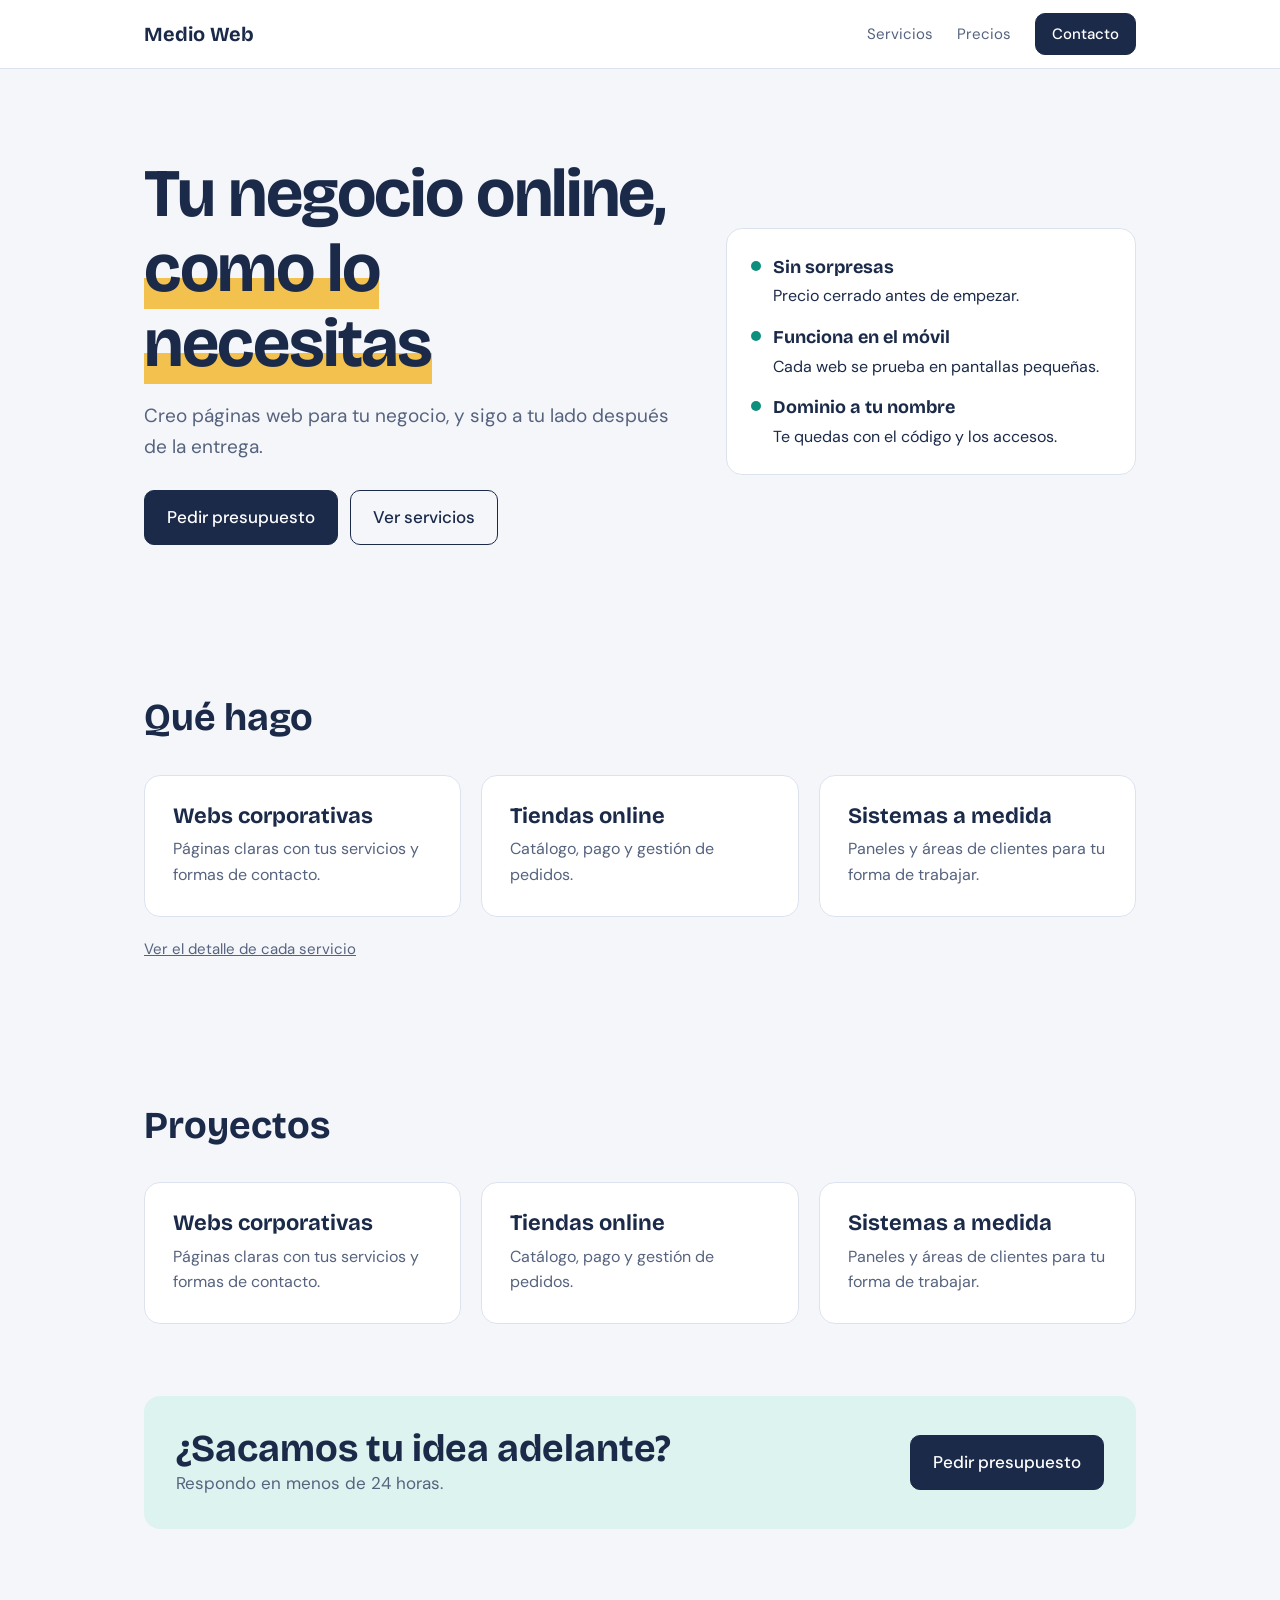
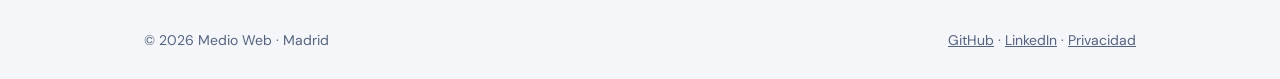
==== index.html @ 7d057c82 "creando sobre" ====
<!DOCTYPE html>
<html lang="es">
<head>
<meta charset="UTF-8">
<meta name="viewport" content="width=device-width, initial-scale=1">
<title>Medio Web | Webs en Madrid</title>
<meta name="description" content="Diseño de páginas web para pequeños negocios.">
<link rel="preconnect" href="https://fonts.googleapis.com">
<link rel="preconnect" href="https://fonts.gstatic.com" crossorigin>
<link href="https://fonts.googleapis.com/css2?family=Bricolage+Grotesque:wght@500;700&family=DM+Sans:wght@400;500&display=swap" rel="stylesheet">
<link rel="stylesheet" href="css/style.css">
<script src="Js/site.js" defer></script>
</head>
<body>
<header>
  <div class="wrap">
   <a class="logo" href="index.html" data-site="nombre"></a>
    <nav><a href="servicios.html">Servicios</a><a href="precios.html">Precios</a><a class="btn btn-main btn-sm" href="contacto.html">Contacto</a></nav>
  </div>
</header>
<main>
<section class="hero"><div class="wrap">
<div><h1>Tu negocio online, <span>como lo necesitas</span></h1>
<p>Creo páginas web para tu negocio, y sigo a tu lado después de la entrega.</p>
<div class="actions"><a class="btn btn-main" href="contacto.html">Pedir presupuesto</a><a class="btn btn-line" href="servicios.html">Ver servicios</a></div></div>
<div class="panel"><ul>
<li><span><strong>Sin sorpresas</strong>Precio cerrado antes de empezar.</span></li>
<li><span><strong>Funciona en el móvil</strong>Cada web se prueba en pantallas pequeñas.</span></li>
<li><span><strong>Dominio a tu nombre</strong>Te quedas con el código y los accesos.</span></li></ul></div>
</div></section>
<!-- Que  hago -->
<section><div class="wrap"><h2>Qué hago</h2>
<div class="grid3">
<article class="card"><h3>Webs corporativas</h3><p>Páginas claras con tus servicios y formas de contacto.</p></article>
<article class="card"><h3>Tiendas online</h3><p>Catálogo, pago y gestión de pedidos.</p></article>
<article class="card"><h3>Sistemas a medida</h3><p>Paneles y áreas de clientes para tu forma de trabajar.</p></article>
</div><p class="note"><a href="servicios.html">Ver el detalle de cada servicio</a></p></div></section>
<!-- Que  portfolio -->
<section><div class="wrap"><h2>Proyectos</h2>
  <!--
  Uma seção chamada “Proyectos” ou “Algunos de mis trabajos”, com até 3 projetos em destaque. Cada projeto teria:

Uma imagem do site.
Nome do projeto.
Uma frase explicando o objetivo ou o que você desenvolveu.
Botão “Ver proyecto”, para acessar o site ou seus detalhes. -->
<div class="grid3">
<article class="card"><h3>Webs corporativas</h3><p>Páginas claras con tus servicios y formas de contacto.</p></article>
<article class="card"><h3>Tiendas online</h3><p>Catálogo, pago y gestión de pedidos.</p></article>
<article class="card"><h3>Sistemas a medida</h3><p>Paneles y áreas de clientes para tu forma de trabajar.</p></article>
</section>

<section style="padding-top:0"><div class="wrap"><div class="band"><div><h2 style="margin:0">¿Sacamos tu idea adelante?</h2><p class="lead">Respondo en menos de 24 horas.</p></div><a class="btn btn-main" href="contacto.html">Pedir presupuesto</a></div></div></section>
</main>
<footer>
  <div class="wrap">
    <span>© 2026 <span data-site="nombre"></span> · <span data-site="ciudad"></span></span>
    <span><a href="https://github.com/Iranlsjr">GitHub</a> · <a href="https://www.linkedin.com/in/iran-asir/">LinkedIn</a> · <a href="privacidad.html">Privacidad</a></span>
  </div>
</footer>
</body>
</html>
---- css/style.css ----
:root{
  --ink:#1B2A49; --muted:#56637E; --bg:#F4F6FA; --card:#FFFFFF; --line:#DDE3EE;
  --teal:#0E8F7E; --teal-soft:#DDF3EF; --sun:#F2C14E;
  --head:'Bricolage Grotesque',Georgia,serif; --body:'DM Sans',system-ui,sans-serif;
}
*{box-sizing:border-box;margin:0}
html{scroll-behavior:smooth}
body{font-family:var(--body);color:var(--ink);background:var(--bg);line-height:1.6;font-size:17px}
a{color:inherit}
:focus-visible{outline:3px solid var(--teal);outline-offset:3px}
.wrap{max-width:1040px;margin:0 auto;padding:0 24px}
h1,h2,h3{font-family:var(--head);line-height:1.1;font-weight:700}
h2{font-size:clamp(28px,4vw,38px);margin-bottom:12px}
section{padding:72px 0}
.lead{color:var(--muted);max-width:56ch}

header{border-bottom:1px solid var(--line);background:var(--card)}
header .wrap{display:flex;align-items:center;justify-content:space-between;height:68px}
.logo{font-family:var(--head);font-weight:700;font-size:20px;text-decoration:none}
nav{display:flex;gap:24px;align-items:center;font-size:15px}
nav a{text-decoration:none;color:var(--muted)}
nav a:hover{color:var(--ink)}

.btn{display:inline-block;padding:13px 22px;border-radius:10px;font-weight:500;text-decoration:none;border:1.5px solid var(--ink);transition:background .15s,color .15s}
.btn-main{background:var(--ink);color:#fff}
.btn-main:hover{background:var(--teal);border-color:var(--teal)}
.btn-line:hover{background:var(--ink);color:#fff}
.btn-sm{padding:8px 16px;font-size:15px}

.hero{padding:88px 0 80px}
.hero .wrap{display:grid;grid-template-columns:1.3fr 1fr;gap:48px;align-items:center}
.hero h1{font-size:clamp(40px,7vw,68px);letter-spacing:-0.02em;margin-bottom:20px}
.hero h1 span{background:linear-gradient(transparent 62%,var(--sun) 62%)}
.hero p{font-size:19px;color:var(--muted);max-width:46ch;margin-bottom:28px}
.hero .actions{display:flex;gap:12px;flex-wrap:wrap}
.panel{background:var(--card);border:1px solid var(--line);border-radius:16px;padding:24px}
.panel ul{list-style:none;padding:0;display:grid;gap:14px}
.panel li{display:flex;gap:12px;align-items:flex-start;font-size:16px}
.panel li::before{content:"";flex:none;width:10px;height:10px;margin-top:8px;border-radius:50%;background:var(--teal)}
.panel strong{display:block;font-family:var(--head);font-size:18px;margin-bottom:2px}

.grid3{display:grid;grid-template-columns:repeat(3,1fr);gap:20px;margin-top:36px}
.card{background:var(--card);border:1px solid var(--line);border-radius:16px;padding:28px}
.card h3{font-size:22px;margin-bottom:8px}
.card p{color:var(--muted);font-size:16px}

.steps{display:grid;grid-template-columns:repeat(4,1fr);gap:20px;margin-top:36px;counter-reset:s}
.step{border-top:3px solid var(--ink);padding-top:16px;counter-increment:s}
.step::before{content:counter(s);display:inline-grid;place-items:center;width:30px;height:30px;border-radius:50%;background:var(--teal-soft);color:var(--teal);font-weight:700;margin-bottom:10px}
.step h3{font-size:19px;margin-bottom:4px}
.step p{font-size:15px;color:var(--muted)}

.price{display:flex;flex-direction:column}
.price .amount{font-family:var(--head);font-size:30px;font-weight:700;margin:10px 0 14px}
.price ul{list-style:none;padding:0;display:grid;gap:8px;font-size:15px;color:var(--muted);margin-bottom:22px}
.price li::before{content:"✓ ";color:var(--teal);font-weight:700}
.price .btn{margin-top:auto;text-align:center}
.price.featured{border:2px solid var(--teal)}
.tag{align-self:flex-start;font-size:13px;background:var(--teal-soft);color:var(--teal);padding:3px 10px;border-radius:20px;font-weight:500}
.note{margin-top:20px;font-size:15px;color:var(--muted)}

.contact{background:var(--ink);color:#fff}
.contact .lead{color:#C9D2E6}
.contact .wrap{display:grid;grid-template-columns:1fr 1fr;gap:48px}
form{display:grid;gap:14px}
label{font-size:15px;display:grid;gap:6px}
input,textarea{font:inherit;padding:12px 14px;border-radius:10px;border:1.5px solid transparent;background:#fff;color:var(--ink)}
textarea{min-height:110px;resize:vertical}
.contact .btn-main{background:var(--sun);border-color:var(--sun);color:var(--ink);cursor:pointer;font:inherit;font-weight:500}
.contact .btn-main:hover{background:#fff;border-color:#fff}
.alt{margin-top:20px;display:grid;gap:6px;font-size:16px}

footer{padding:28px 0;font-size:14px;color:var(--muted)}
footer .wrap{display:flex;justify-content:space-between;flex-wrap:wrap;gap:12px}

@media(max-width:820px){
  .hero .wrap,.contact .wrap{grid-template-columns:1fr}
  .grid3{grid-template-columns:1fr}
  .steps{grid-template-columns:1fr 1fr}
  nav a:not(.btn){display:none}
  section{padding:56px 0}
}
nav a.ativo{color:var(--ink);font-weight:500}
.page-head{padding:64px 0 0}
.page-head .lead{margin-top:4px}
.detail{display:grid;grid-template-columns:1fr 1.4fr;gap:40px;padding:36px 0;border-top:1px solid var(--line)}
.detail ul{list-style:none;padding:0;display:grid;gap:8px;color:var(--muted)}
.detail li::before{content:"✓ ";color:var(--teal);font-weight:700}
.band{background:var(--teal-soft);border-radius:16px;padding:32px;display:flex;justify-content:space-between;align-items:center;gap:20px;flex-wrap:wrap}
@media(max-width:820px){.detail{grid-template-columns:1fr;gap:12px}}
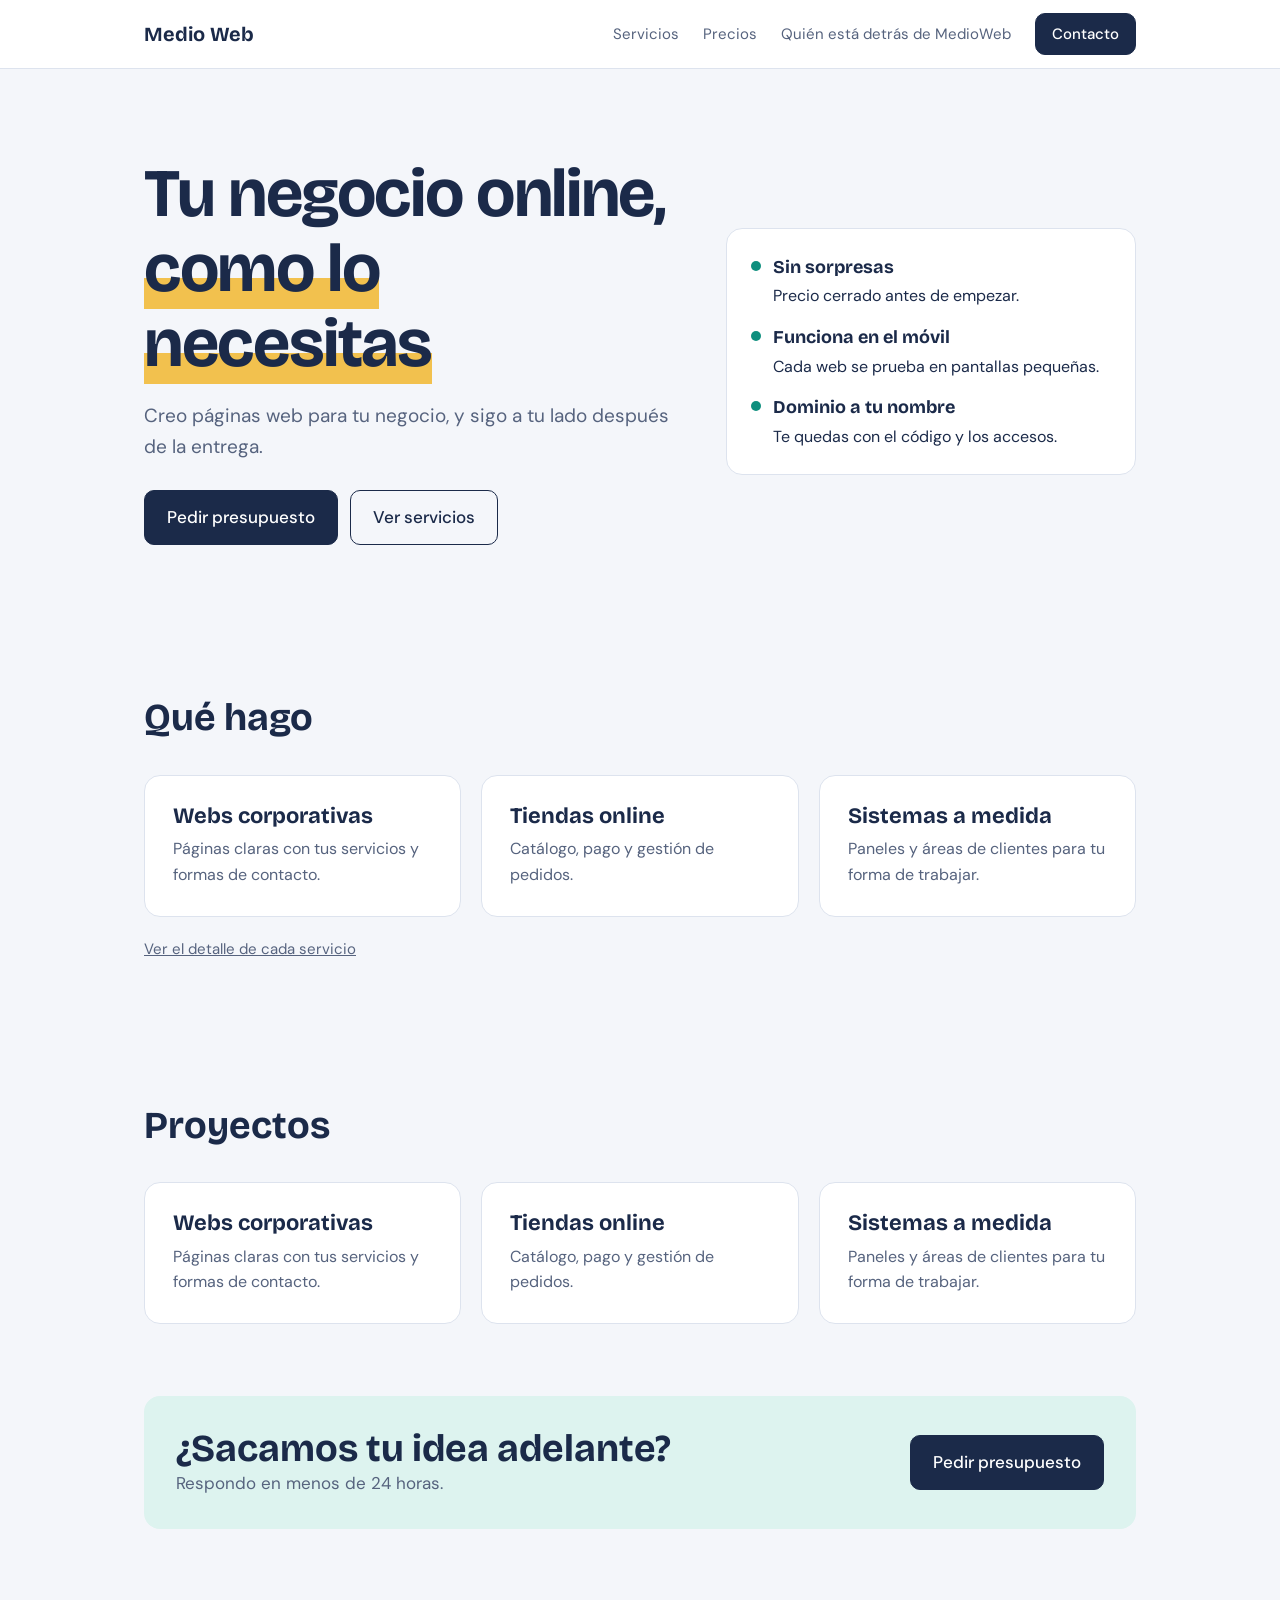
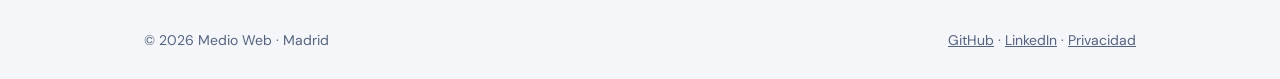
==== commit 9b2d5f0a: "Cambiando informaccion metadatos" ====
--- a/index.html
+++ b/index.html
@@ -3,8 +3,8 @@
 <head>
 <meta charset="UTF-8">
 <meta name="viewport" content="width=device-width, initial-scale=1">
-<title>Medio Web | Webs en Madrid</title>
-<meta name="description" content="Diseño de páginas web para pequeños negocios.">
+<title>Medio Web | Diseño de páginas web en Madrid</title>
+<meta name="description" content="Diseño de páginas web, tiendas online y sistemas a medida para pequeños negocios en Madrid. Precio cerrado y acompañamiento tras la entrega.">
 <link rel="preconnect" href="https://fonts.googleapis.com">
 <link rel="preconnect" href="https://fonts.gstatic.com" crossorigin>
 <link href="https://fonts.googleapis.com/css2?family=Bricolage+Grotesque:wght@500;700&family=DM+Sans:wght@400;500&display=swap" rel="stylesheet">
@@ -15,7 +15,7 @@
 <header>
   <div class="wrap">
    <a class="logo" href="index.html" data-site="nombre"></a>
-    <nav><a href="servicios.html">Servicios</a><a href="precios.html">Precios</a><a class="btn btn-main btn-sm" href="contacto.html">Contacto</a></nav>
+    <nav><a href="servicios.html">Servicios</a><a href="precios.html">Precios</a><a href="sobre.html">Quién está detrás de MedioWeb</a><a class="btn btn-main btn-sm" href="contacto.html">Contacto</a></nav>
   </div>
 </header>
 <main>
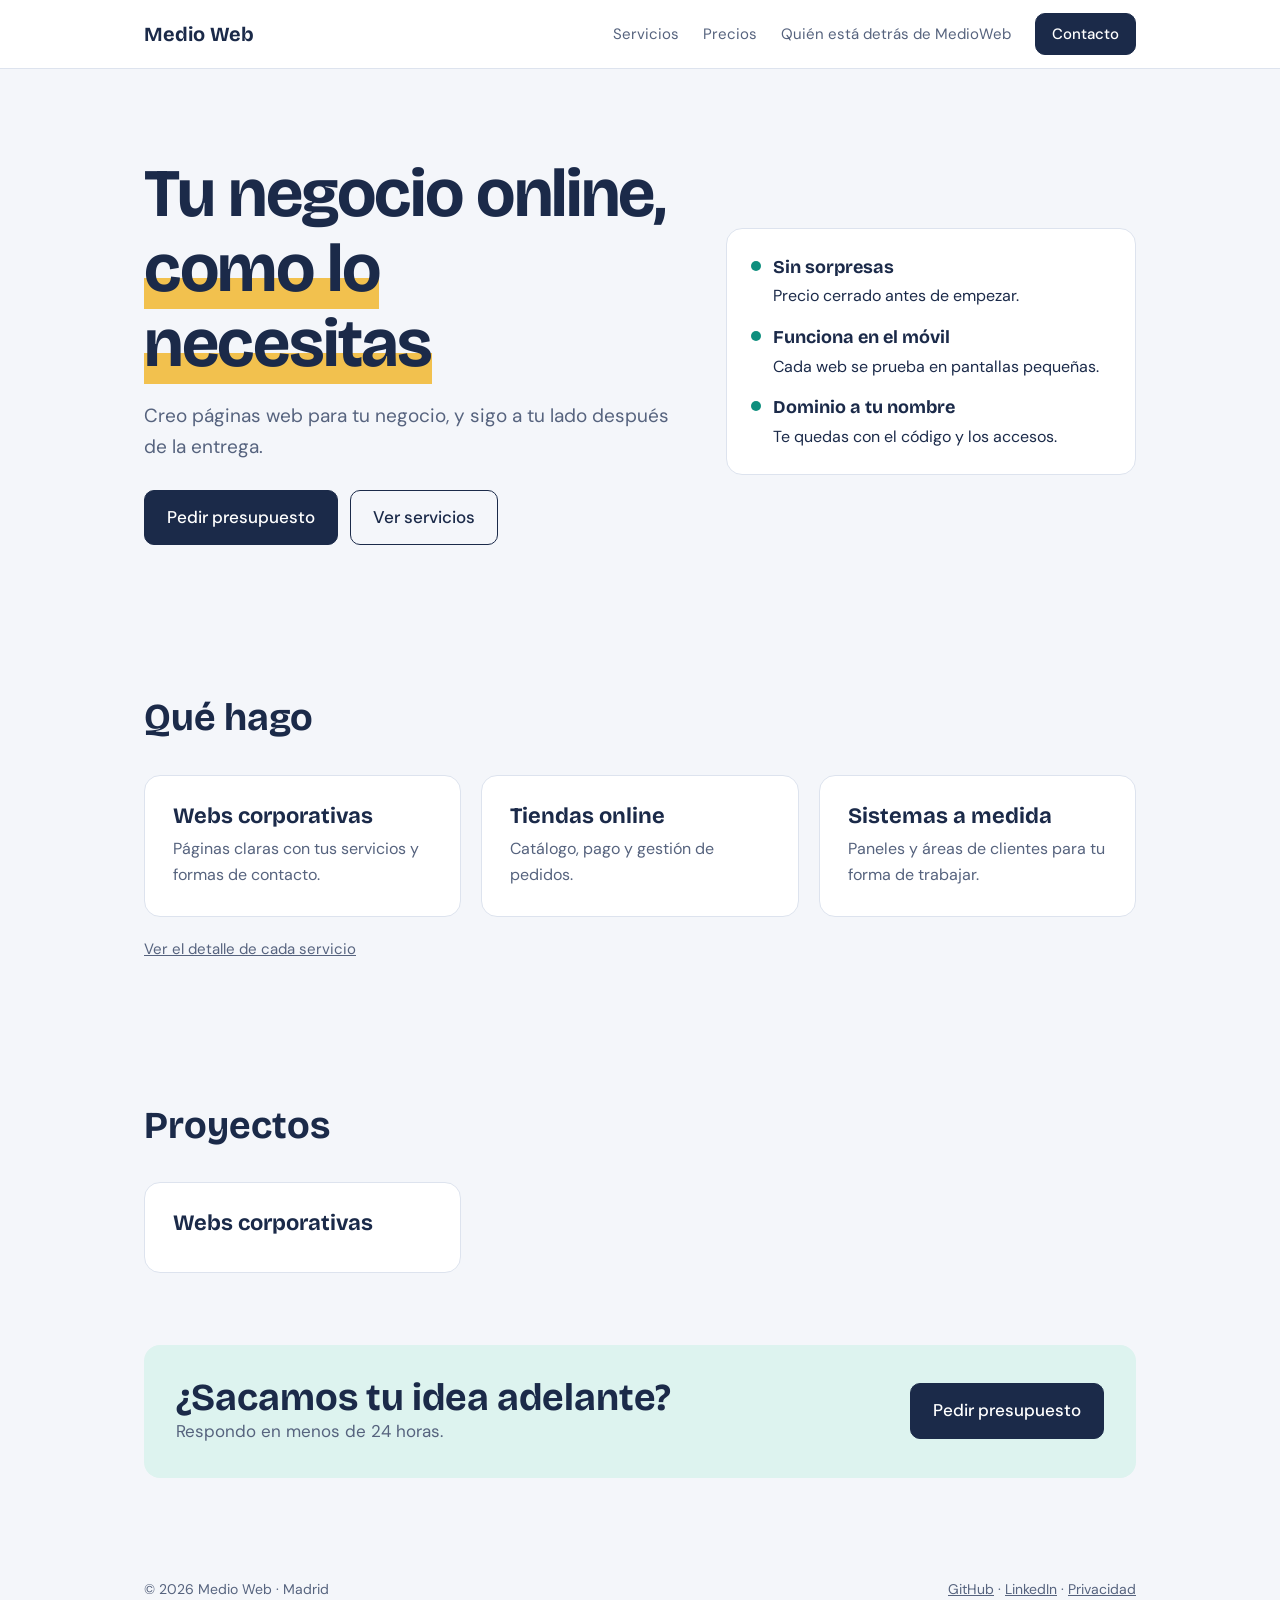
==== commit a8c90035: "cambiado sobre" ====
--- a/index.html
+++ b/index.html
@@ -5,6 +5,7 @@
 <meta name="viewport" content="width=device-width, initial-scale=1">
 <title>Medio Web | Diseño de páginas web en Madrid</title>
 <meta name="description" content="Diseño de páginas web, tiendas online y sistemas a medida para pequeños negocios en Madrid. Precio cerrado y acompañamiento tras la entrega.">
+<link rel="canonical" href="https://iranlsjr.github.io/MedioWeb/">
 <link rel="preconnect" href="https://fonts.googleapis.com">
 <link rel="preconnect" href="https://fonts.gstatic.com" crossorigin>
 <link href="https://fonts.googleapis.com/css2?family=Bricolage+Grotesque:wght@500;700&family=DM+Sans:wght@400;500&display=swap" rel="stylesheet">
@@ -37,17 +38,13 @@
 </div><p class="note"><a href="servicios.html">Ver el detalle de cada servicio</a></p></div></section>
 <!-- Que  portfolio -->
 <section><div class="wrap"><h2>Proyectos</h2>
-  <!--
-  Uma seção chamada “Proyectos” ou “Algunos de mis trabajos”, com até 3 projetos em destaque. Cada projeto teria:
-
+  <!-- Uma seção chamada “Proyectos” ou “Algunos de mis trabajos”, com até 3 projetos em destaque. Cada projeto teria:
 Uma imagem do site.
 Nome do projeto.
 Uma frase explicando o objetivo ou o que você desenvolveu.
 Botão “Ver proyecto”, para acessar o site ou seus detalhes. -->
 <div class="grid3">
-<article class="card"><h3>Webs corporativas</h3><p>Páginas claras con tus servicios y formas de contacto.</p></article>
-<article class="card"><h3>Tiendas online</h3><p>Catálogo, pago y gestión de pedidos.</p></article>
-<article class="card"><h3>Sistemas a medida</h3><p>Paneles y áreas de clientes para tu forma de trabajar.</p></article>
+<article class="card"><h3>Webs corporativas</h3><p></p></article>
 </section>
 
 <section style="padding-top:0"><div class="wrap"><div class="band"><div><h2 style="margin:0">¿Sacamos tu idea adelante?</h2><p class="lead">Respondo en menos de 24 horas.</p></div><a class="btn btn-main" href="contacto.html">Pedir presupuesto</a></div></div></section>
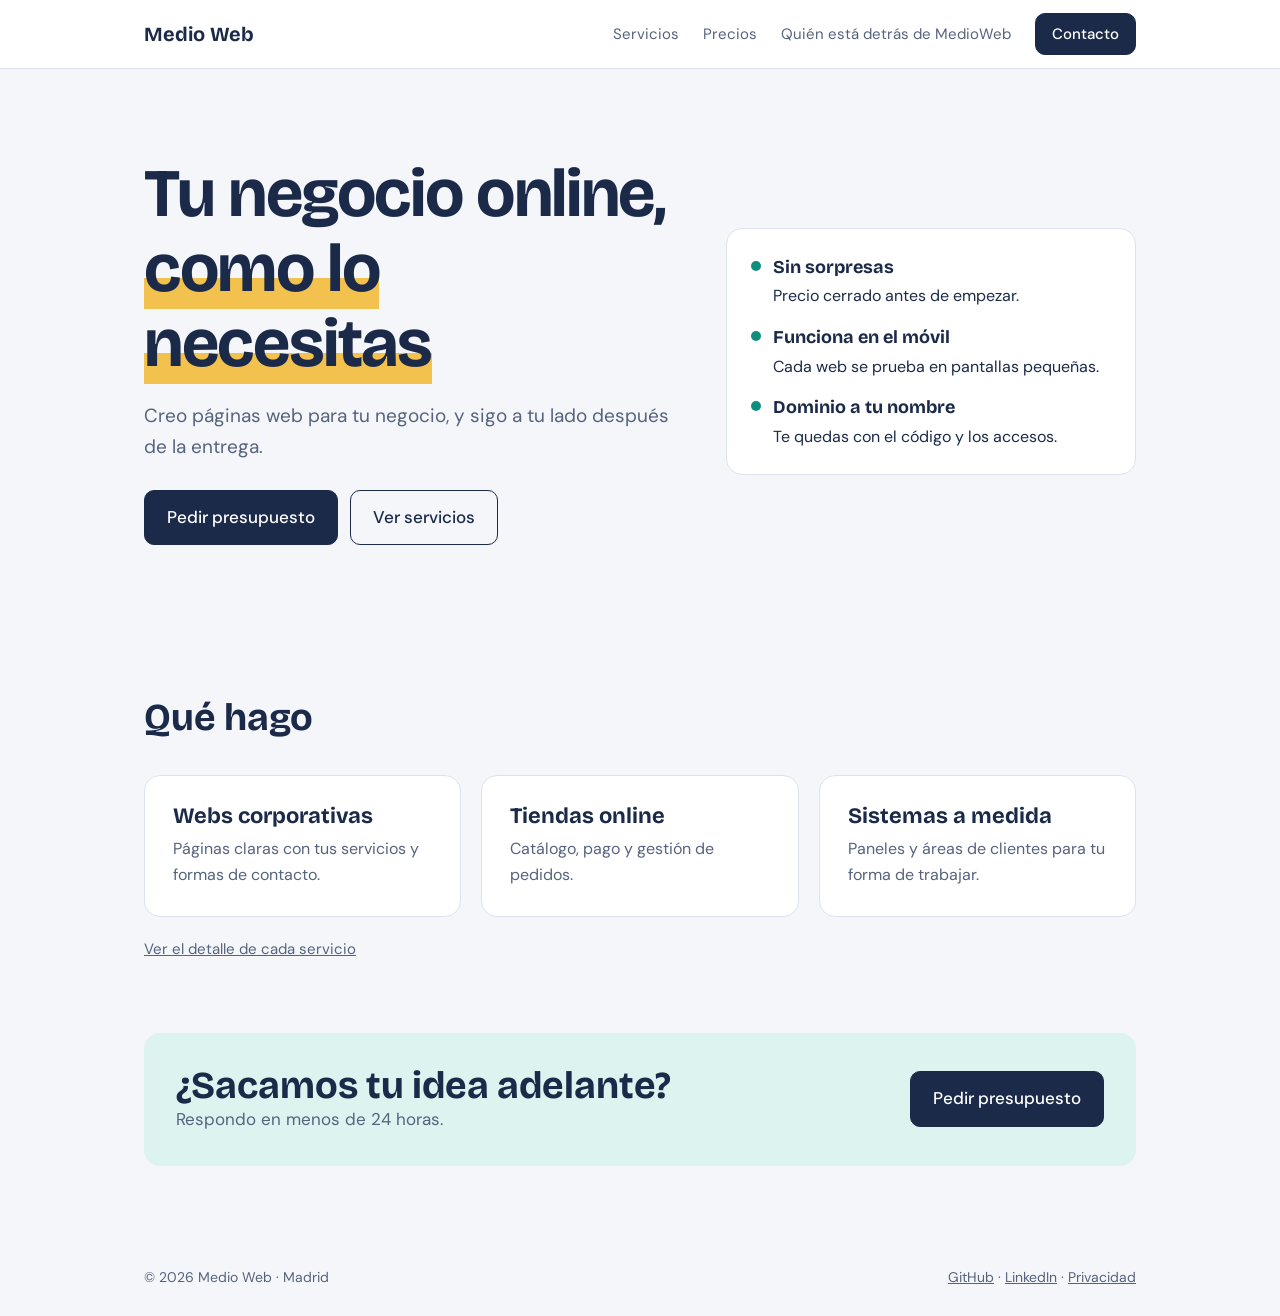
==== commit 72500fbc: "comentando proyectos" ====
--- a/index.html
+++ b/index.html
@@ -10,13 +10,25 @@
 <link rel="preconnect" href="https://fonts.gstatic.com" crossorigin>
 <link href="https://fonts.googleapis.com/css2?family=Bricolage+Grotesque:wght@500;700&family=DM+Sans:wght@400;500&display=swap" rel="stylesheet">
 <link rel="stylesheet" href="css/style.css">
+<link rel="stylesheet" href="css/menu.css">
 <script src="Js/site.js" defer></script>
+<script src="Js/menu.js" defer></script>
 </head>
 <body>
 <header>
   <div class="wrap">
-   <a class="logo" href="index.html" data-site="nombre"></a>
-    <nav><a href="servicios.html">Servicios</a><a href="precios.html">Precios</a><a href="sobre.html">Quién está detrás de MedioWeb</a><a class="btn btn-main btn-sm" href="contacto.html">Contacto</a></nav>
+    <a class="logo" href="index.html" data-site="nombre"></a>
+
+    <button class="menu-toggle" type="button" aria-label="Abrir menú" aria-expanded="false" aria-controls="menu">
+      <span></span><span></span><span></span>
+    </button>
+
+    <nav id="menu" aria-label="Navegación principal">
+      <a href="servicios.html">Servicios</a>
+      <a href="precios.html">Precios</a>
+      <a href="sobre.html">Quién está detrás de MedioWeb</a>
+      <a class="btn btn-main btn-sm" href="contacto.html">Contacto</a>
+    </nav>
   </div>
 </header>
 <main>
@@ -36,24 +48,24 @@
 <article class="card"><h3>Tiendas online</h3><p>Catálogo, pago y gestión de pedidos.</p></article>
 <article class="card"><h3>Sistemas a medida</h3><p>Paneles y áreas de clientes para tu forma de trabajar.</p></article>
 </div><p class="note"><a href="servicios.html">Ver el detalle de cada servicio</a></p></div></section>
-<!-- Que  portfolio -->
+<!-- Que  portfolio 
 <section><div class="wrap"><h2>Proyectos</h2>
-  <!-- Uma seção chamada “Proyectos” ou “Algunos de mis trabajos”, com até 3 projetos em destaque. Cada projeto teria:
+   Uma seção chamada “Proyectos” ou “Algunos de mis trabajos”, com até 3 projetos em destaque. Cada projeto teria:
 Uma imagem do site.
 Nome do projeto.
 Uma frase explicando o objetivo ou o que você desenvolveu.
-Botão “Ver proyecto”, para acessar o site ou seus detalhes. -->
+Botão “Ver proyecto”, para acessar o site ou seus detalhes. 
 <div class="grid3">
 <article class="card"><h3>Webs corporativas</h3><p></p></article>
-</section>
+</div></div></section>-->
 
 <section style="padding-top:0"><div class="wrap"><div class="band"><div><h2 style="margin:0">¿Sacamos tu idea adelante?</h2><p class="lead">Respondo en menos de 24 horas.</p></div><a class="btn btn-main" href="contacto.html">Pedir presupuesto</a></div></div></section>
 </main>
 <footer>
   <div class="wrap">
     <span>© 2026 <span data-site="nombre"></span> · <span data-site="ciudad"></span></span>
-    <span><a href="https://github.com/Iranlsjr">GitHub</a> · <a href="https://www.linkedin.com/in/iran-asir/">LinkedIn</a> · <a href="privacidad.html">Privacidad</a></span>
+  <span data-enlaces></span>
   </div>
 </footer>
 </body>
-</html>
+</html>
--- a/css/menu.css
+++ b/css/menu.css
@@ -0,0 +1,21 @@
+/* Menú hamburguesa — cargar DESPUÉS de style.css */
+
+/* Botón (oculto en escritorio) */
+.menu-toggle{display:none;flex:none;flex-direction:column;align-items:center;justify-content:center;gap:5px;width:44px;height:44px;padding:0;background:var(--card);border:1.5px solid var(--line);border-radius:10px;cursor:pointer}
+.menu-toggle span{display:block;width:20px;height:2px;background:var(--ink);border-radius:2px;transition:transform .2s,opacity .2s}
+.menu-toggle[aria-expanded="true"] span:nth-child(1){transform:translateY(7px) rotate(45deg)}
+.menu-toggle[aria-expanded="true"] span:nth-child(2){opacity:0}
+.menu-toggle[aria-expanded="true"] span:nth-child(3){transform:translateY(-7px) rotate(-45deg)}
+
+@media(max-width:820px){
+  header{position:relative;z-index:50}
+  .menu-toggle{display:flex}
+
+  /* Panel desplegable bajo el header */
+  header nav#menu{display:none;position:absolute;top:100%;left:0;right:0;flex-direction:column;align-items:stretch;gap:0;padding:4px 24px 20px;background:var(--card);border-bottom:1px solid var(--line);box-shadow:0 12px 24px rgba(27,42,73,.08);max-height:calc(100vh - 69px);max-height:calc(100dvh - 69px);overflow-y:auto}
+  header nav#menu.aberto{display:flex}
+
+  /* Los selectores con #menu anulan la regla antigua  nav a:not(.btn){display:none} */
+  header nav#menu a:not(.btn){display:block;padding:14px 0;border-bottom:1px solid var(--line);font-size:17px}
+  header nav#menu a.btn{display:block;margin-top:16px;padding:13px 22px;text-align:center}
+}
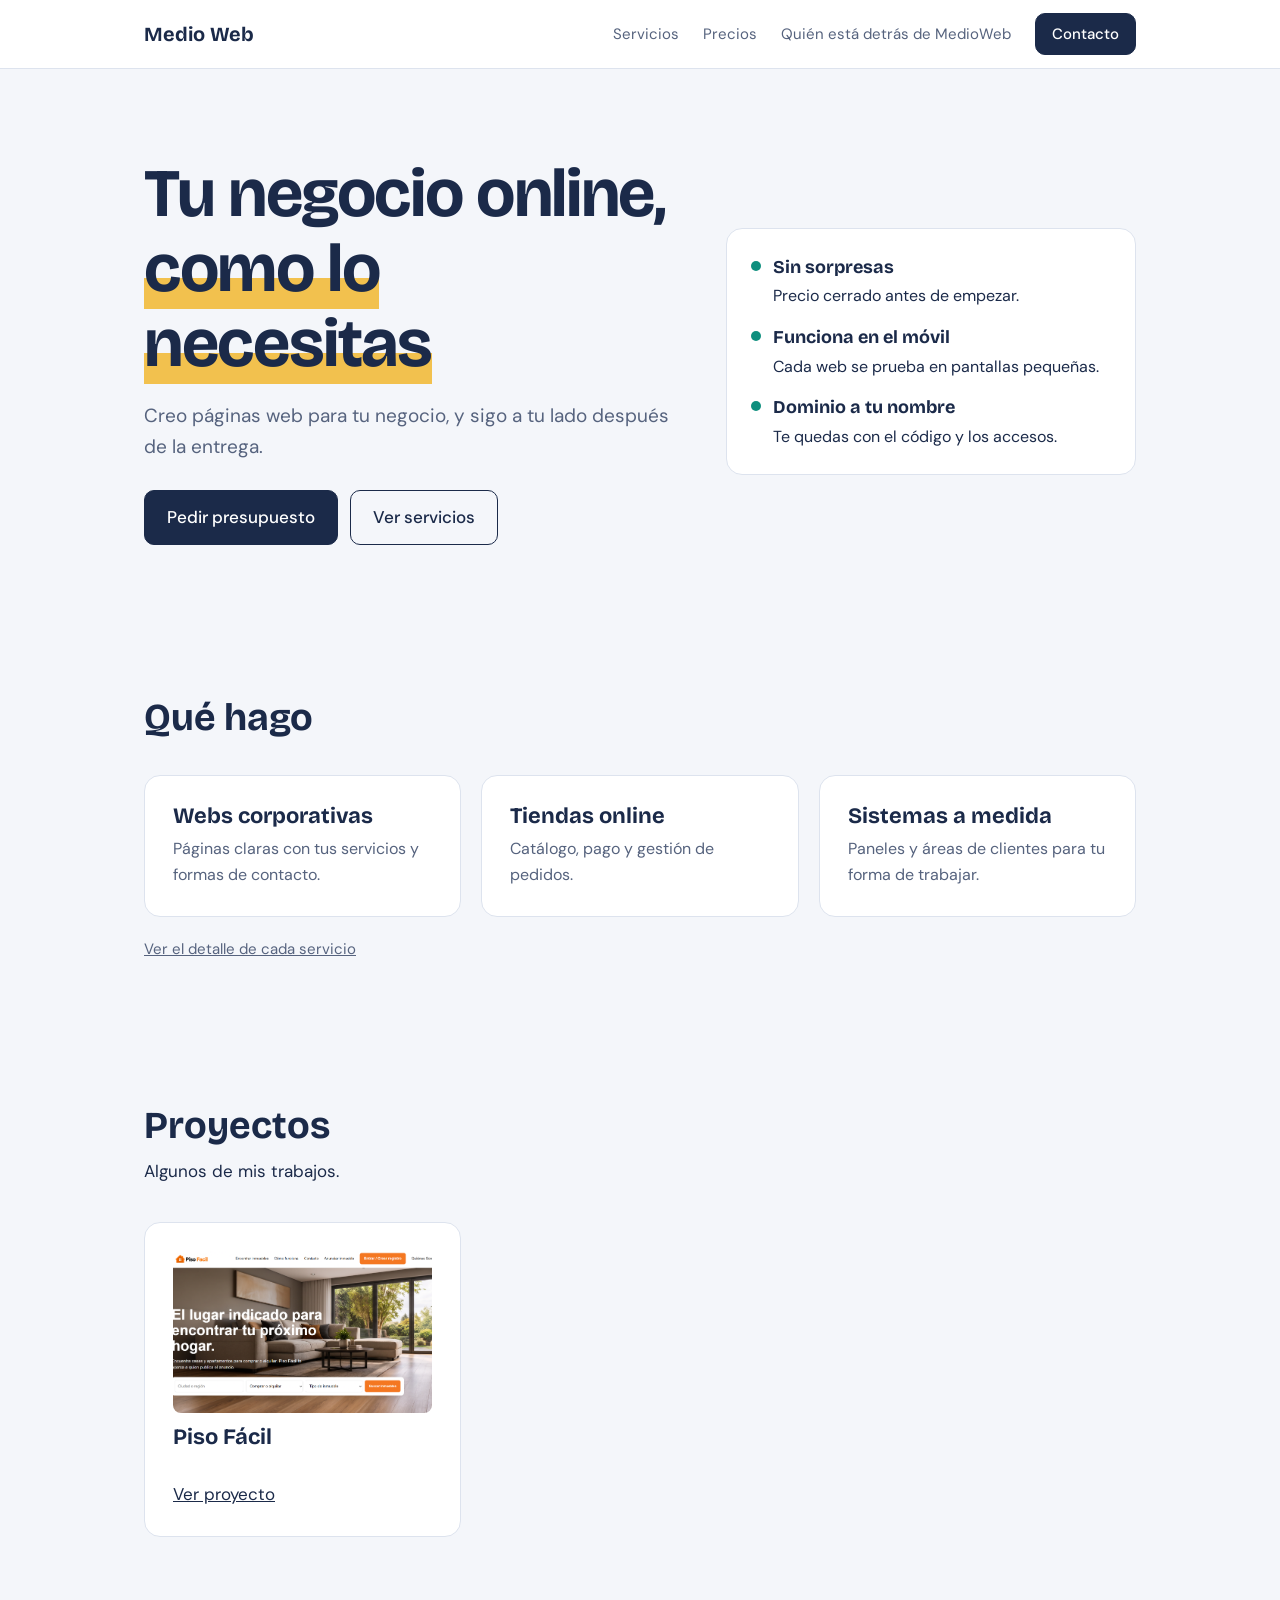
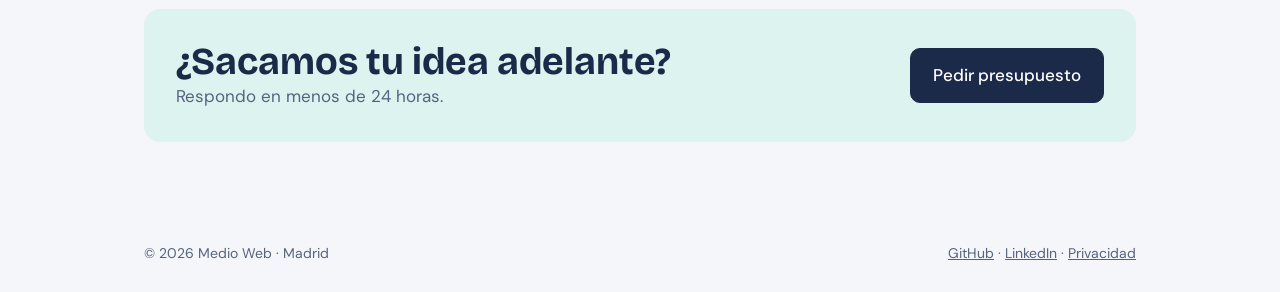
==== commit 9c1dcb61: "Atualiza o site" ====
--- a/index.html
+++ b/index.html
@@ -1,71 +1,115 @@
 <!DOCTYPE html>
 <html lang="es">
+
 <head>
-<meta charset="UTF-8">
-<meta name="viewport" content="width=device-width, initial-scale=1">
-<title>Medio Web | Diseño de páginas web en Madrid</title>
-<meta name="description" content="Diseño de páginas web, tiendas online y sistemas a medida para pequeños negocios en Madrid. Precio cerrado y acompañamiento tras la entrega.">
-<link rel="canonical" href="https://iranlsjr.github.io/MedioWeb/">
-<link rel="preconnect" href="https://fonts.googleapis.com">
-<link rel="preconnect" href="https://fonts.gstatic.com" crossorigin>
-<link href="https://fonts.googleapis.com/css2?family=Bricolage+Grotesque:wght@500;700&family=DM+Sans:wght@400;500&display=swap" rel="stylesheet">
-<link rel="stylesheet" href="css/style.css">
-<link rel="stylesheet" href="css/menu.css">
-<script src="Js/site.js" defer></script>
-<script src="Js/menu.js" defer></script>
+  <meta charset="UTF-8">
+  <meta name="viewport" content="width=device-width, initial-scale=1">
+  <title>Medio Web | Diseño de páginas web en Madrid</title>
+  <meta name="description"
+    content="Diseño de páginas web, tiendas online y sistemas a medida para pequeños negocios en Madrid. Precio cerrado y acompañamiento tras la entrega.">
+  <link rel="canonical" href="https://iranlsjr.github.io/MedioWeb/">
+  <link rel="preconnect" href="https://fonts.googleapis.com">
+  <link rel="preconnect" href="https://fonts.gstatic.com" crossorigin>
+  <link
+    href="https://fonts.googleapis.com/css2?family=Bricolage+Grotesque:wght@500;700&family=DM+Sans:wght@400;500&display=swap"
+    rel="stylesheet">
+  <link rel="stylesheet" href="css/style.css">
+  <link rel="stylesheet" href="css/menu.css">
+  <script src="Js/site.js" defer></script>
+  <script src="Js/menu.js" defer></script>
 </head>
+
 <body>
-<header>
+  <header>
+    <div class="wrap">
+      <a class="logo" href="index.html" data-site="nombre"></a>
+
+      <button class="menu-toggle" type="button" aria-label="Abrir menú" aria-expanded="false" aria-controls="menu">
+        <span></span><span></span><span></span>
+      </button>
+
+      <nav id="menu" aria-label="Navegación principal">
+        <a href="servicios.html">Servicios</a>
+        <a href="precios.html">Precios</a>
+        <a href="sobre.html">Quién está detrás de MedioWeb</a>
+        <a class="btn btn-main btn-sm" href="contacto.html">Contacto</a>
+      </nav>
+    </div>
+  </header>
+  <main>
+    <section class="hero">
+      <div class="wrap">
+        <div>
+          <h1>Tu negocio online, <span>como lo necesitas</span></h1>
+          <p>Creo páginas web para tu negocio, y sigo a tu lado después de la entrega.</p>
+          <div class="actions"><a class="btn btn-main" href="contacto.html">Pedir presupuesto</a><a class="btn btn-line"
+              href="servicios.html">Ver servicios</a></div>
+        </div>
+        <div class="panel">
+          <ul>
+            <li><span><strong>Sin sorpresas</strong>Precio cerrado antes de empezar.</span></li>
+            <li><span><strong>Funciona en el móvil</strong>Cada web se prueba en pantallas pequeñas.</span></li>
+            <li><span><strong>Dominio a tu nombre</strong>Te quedas con el código y los accesos.</span></li>
+          </ul>
+        </div>
+      </div>
+    </section>
+    <!-- Que  hago -->
+    <section>
+      <div class="wrap">
+        <h2>Qué hago</h2>
+        <div class="grid3">
+          <article class="card">
+            <h3>Webs corporativas</h3>
+            <p>Páginas claras con tus servicios y formas de contacto.</p>
+          </article>
+          <article class="card">
+            <h3>Tiendas online</h3>
+            <p>Catálogo, pago y gestión de pedidos.</p>
+          </article>
+          <article class="card">
+            <h3>Sistemas a medida</h3>
+            <p>Paneles y áreas de clientes para tu forma de trabajar.</p>
+          </article>
+        </div>
+        <p class="note"><a href="servicios.html">Ver el detalle de cada servicio</a></p>
+      </div>
+    </section>
+    <!-- Que  portfolio -->
+<section id="proyectos">
   <div class="wrap">
-    <a class="logo" href="index.html" data-site="nombre"></a>
+    <h2>Proyectos</h2>
+    <p>Algunos de mis trabajos.</p>
 
-    <button class="menu-toggle" type="button" aria-label="Abrir menú" aria-expanded="false" aria-controls="menu">
-      <span></span><span></span><span></span>
-    </button>
+    <div class="grid3">
 
-    <nav id="menu" aria-label="Navegación principal">
-      <a href="servicios.html">Servicios</a>
-      <a href="precios.html">Precios</a>
-      <a href="sobre.html">Quién está detrás de MedioWeb</a>
-      <a class="btn btn-main btn-sm" href="contacto.html">Contacto</a>
-    </nav>
+      <article class="card project">
+        <img src="assets/img/projetos/pisofacil.png" alt="Captura del proyecto Piso Fácil" loading="lazy">
+        <h3>Piso Fácil</h3>
+        <p> </p>
+        <a class="button" href="https://iranlsjr.github.io/PisoFacil/" target="_blank" rel="noopener">Ver proyecto</a>
+      </article>
+    </div>
   </div>
-</header>
-<main>
-<section class="hero"><div class="wrap">
-<div><h1>Tu negocio online, <span>como lo necesitas</span></h1>
-<p>Creo páginas web para tu negocio, y sigo a tu lado después de la entrega.</p>
-<div class="actions"><a class="btn btn-main" href="contacto.html">Pedir presupuesto</a><a class="btn btn-line" href="servicios.html">Ver servicios</a></div></div>
-<div class="panel"><ul>
-<li><span><strong>Sin sorpresas</strong>Precio cerrado antes de empezar.</span></li>
-<li><span><strong>Funciona en el móvil</strong>Cada web se prueba en pantallas pequeñas.</span></li>
-<li><span><strong>Dominio a tu nombre</strong>Te quedas con el código y los accesos.</span></li></ul></div>
-</div></section>
-<!-- Que  hago -->
-<section><div class="wrap"><h2>Qué hago</h2>
-<div class="grid3">
-<article class="card"><h3>Webs corporativas</h3><p>Páginas claras con tus servicios y formas de contacto.</p></article>
-<article class="card"><h3>Tiendas online</h3><p>Catálogo, pago y gestión de pedidos.</p></article>
-<article class="card"><h3>Sistemas a medida</h3><p>Paneles y áreas de clientes para tu forma de trabajar.</p></article>
-</div><p class="note"><a href="servicios.html">Ver el detalle de cada servicio</a></p></div></section>
-<!-- Que  portfolio 
-<section><div class="wrap"><h2>Proyectos</h2>
-   Uma seção chamada “Proyectos” ou “Algunos de mis trabajos”, com até 3 projetos em destaque. Cada projeto teria:
-Uma imagem do site.
-Nome do projeto.
-Uma frase explicando o objetivo ou o que você desenvolveu.
-Botão “Ver proyecto”, para acessar o site ou seus detalhes. 
-<div class="grid3">
-<article class="card"><h3>Webs corporativas</h3><p></p></article>
-</div></div></section>-->
+</section>
 
-<section style="padding-top:0"><div class="wrap"><div class="band"><div><h2 style="margin:0">¿Sacamos tu idea adelante?</h2><p class="lead">Respondo en menos de 24 horas.</p></div><a class="btn btn-main" href="contacto.html">Pedir presupuesto</a></div></div></section>
-</main>
-<footer>
-  <div class="wrap">
-    <span>© 2026 <span data-site="nombre"></span> · <span data-site="ciudad"></span></span>
-  <span data-enlaces></span>
-  </div>
-</footer>
+    <section style="padding-top:0">
+      <div class="wrap">
+        <div class="band">
+          <div>
+            <h2 style="margin:0">¿Sacamos tu idea adelante?</h2>
+            <p class="lead">Respondo en menos de 24 horas.</p>
+          </div><a class="btn btn-main" href="contacto.html">Pedir presupuesto</a>
+        </div>
+      </div>
+    </section>
+  </main>
+  <footer>
+    <div class="wrap">
+      <span>© 2026 <span data-site="nombre"></span> · <span data-site="ciudad"></span></span>
+      <span data-enlaces></span>
+    </div>
+  </footer>
 </body>
+
 </html>
--- a/css/style.css
+++ b/css/style.css
@@ -89,3 +89,26 @@
 .band{background:var(--teal-soft);border-radius:16px;padding:32px;display:flex;justify-content:space-between;align-items:center;gap:20px;flex-wrap:wrap}
 @media(max-width:820px){.detail{grid-template-columns:1fr;gap:12px}}
 
+.project {
+  display: flex;
+  flex-direction: column;
+  gap: 12px;
+  overflow: hidden;
+}
+
+.project img {
+  width: 100%;
+  aspect-ratio: 16 / 10;   /* todas as imagens com a mesma proporção */
+  object-fit: cover;       /* corta sem deformar */
+  border-radius: 8px;
+  display: block;
+}
+
+.project p {
+  flex: 1;                 /* empurra o botão para o fim do cartão */
+  margin: 0;
+}
+
+.project .button {
+  align-self: flex-start;
+}
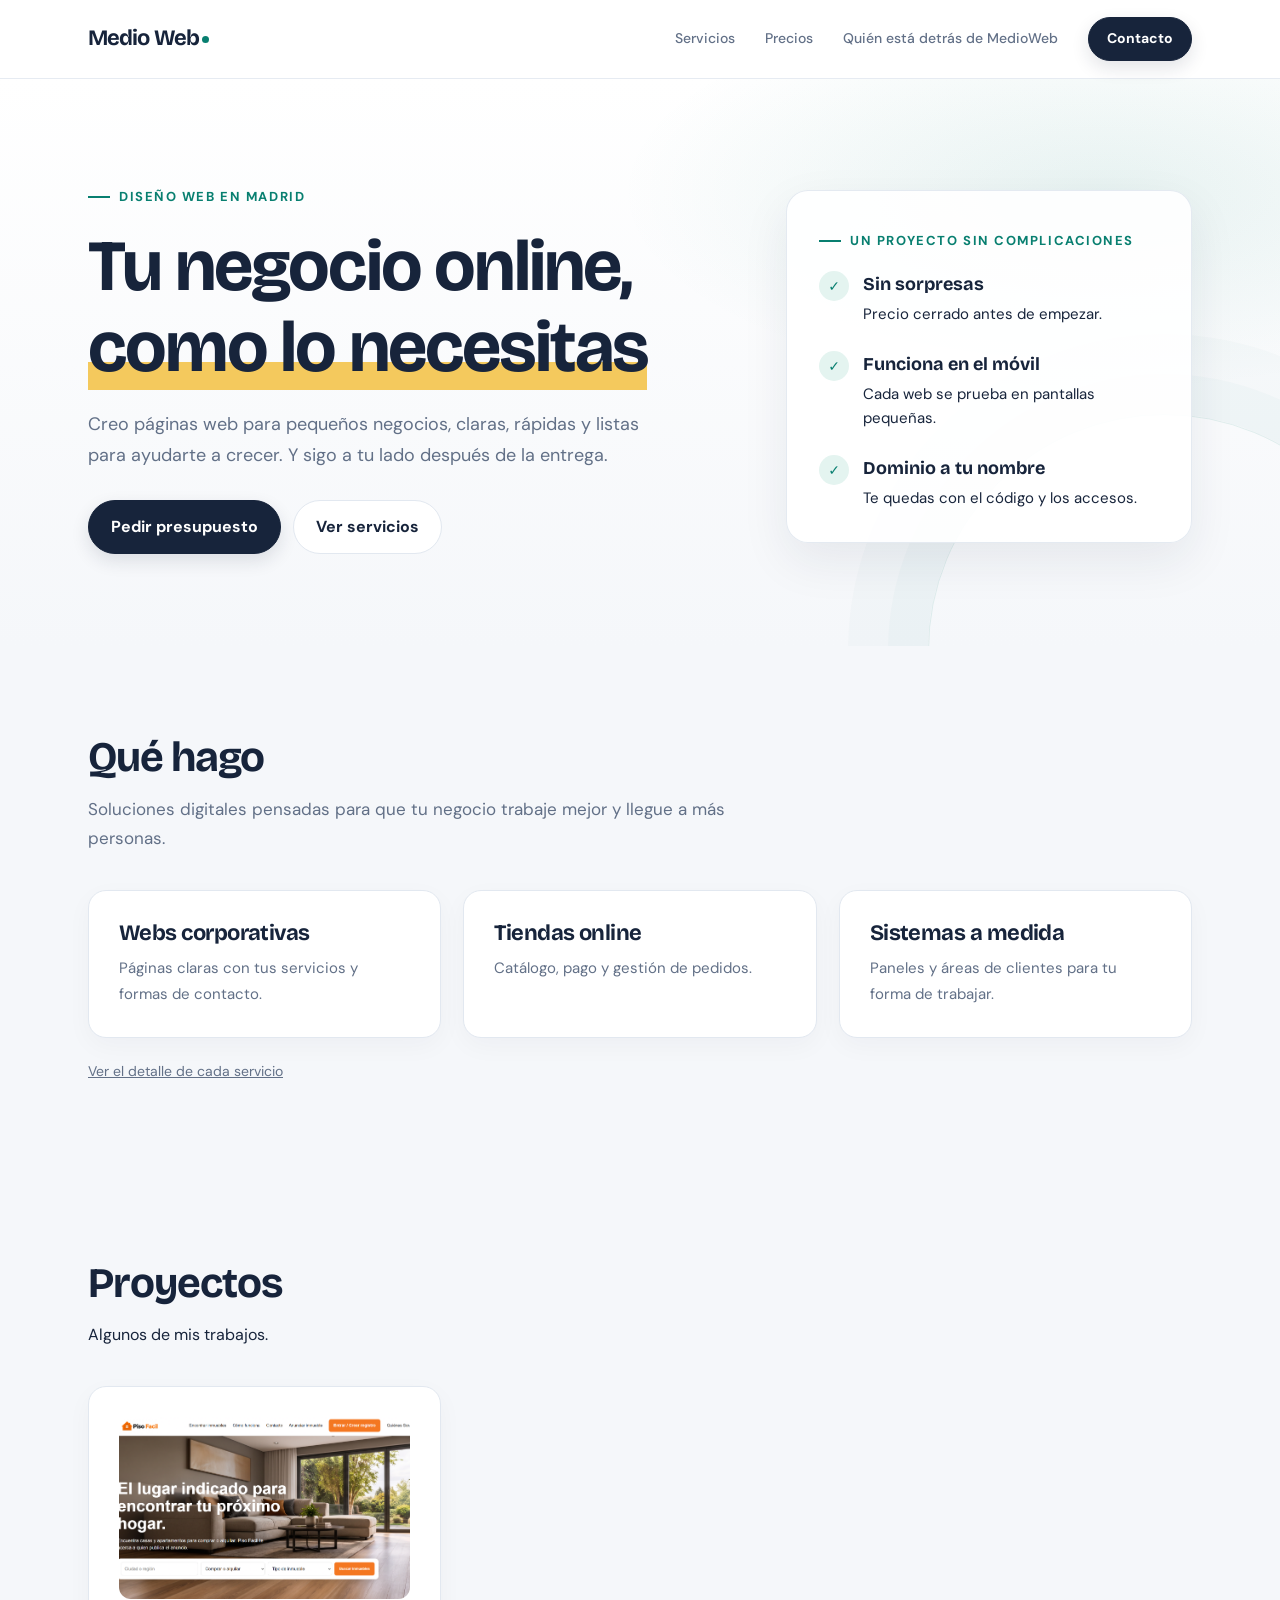
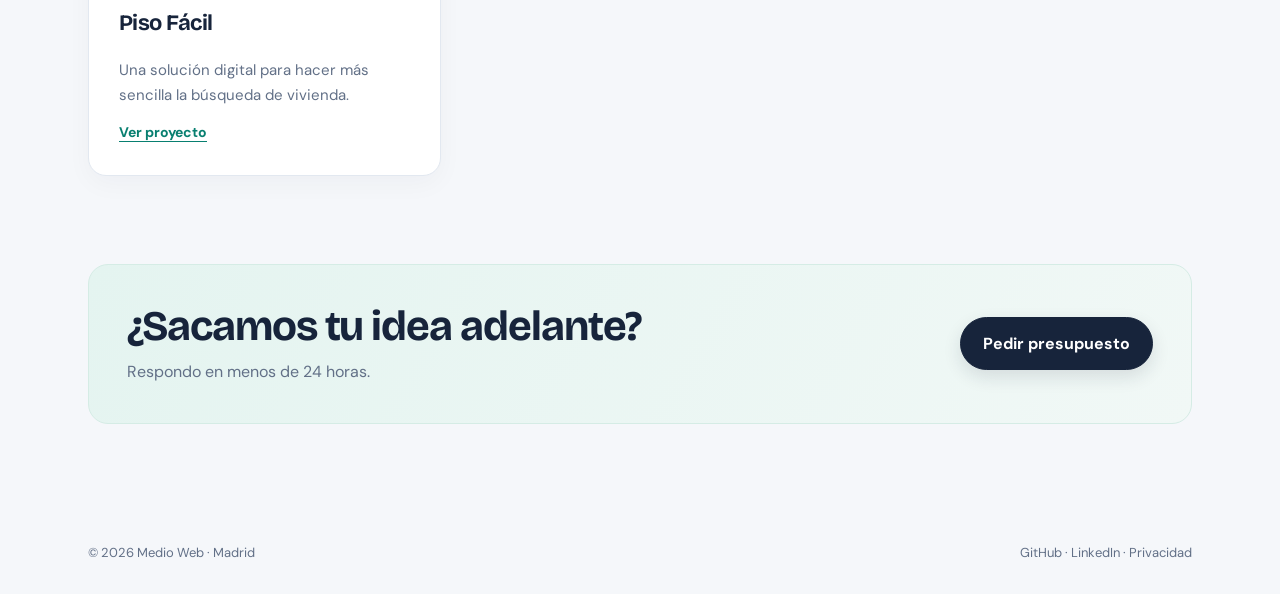
==== commit 04f8689d: "01" ====
--- a/index.html
+++ b/index.html
@@ -40,12 +40,14 @@
     <section class="hero">
       <div class="wrap">
         <div>
+          <span class="eyebrow">Diseño web en Madrid</span>
           <h1>Tu negocio online, <span>como lo necesitas</span></h1>
-          <p>Creo páginas web para tu negocio, y sigo a tu lado después de la entrega.</p>
+          <p>Creo páginas web para pequeños negocios, claras, rápidas y listas para ayudarte a crecer. Y sigo a tu lado después de la entrega.</p>
           <div class="actions"><a class="btn btn-main" href="contacto.html">Pedir presupuesto</a><a class="btn btn-line"
               href="servicios.html">Ver servicios</a></div>
         </div>
         <div class="panel">
+          <span class="eyebrow">Un proyecto sin complicaciones</span>
           <ul>
             <li><span><strong>Sin sorpresas</strong>Precio cerrado antes de empezar.</span></li>
             <li><span><strong>Funciona en el móvil</strong>Cada web se prueba en pantallas pequeñas.</span></li>
@@ -58,6 +60,7 @@
     <section>
       <div class="wrap">
         <h2>Qué hago</h2>
+        <p class="section-intro">Soluciones digitales pensadas para que tu negocio trabaje mejor y llegue a más personas.</p>
         <div class="grid3">
           <article class="card">
             <h3>Webs corporativas</h3>
@@ -86,7 +89,7 @@
       <article class="card project">
         <img src="assets/img/projetos/pisofacil.png" alt="Captura del proyecto Piso Fácil" loading="lazy">
         <h3>Piso Fácil</h3>
-        <p> </p>
+        <p>Una solución digital para hacer más sencilla la búsqueda de vivienda.</p>
         <a class="button" href="https://iranlsjr.github.io/PisoFacil/" target="_blank" rel="noopener">Ver proyecto</a>
       </article>
     </div>
--- a/css/style.css
+++ b/css/style.css
@@ -1,93 +1,608 @@
-:root{
-  --ink:#1B2A49; --muted:#56637E; --bg:#F4F6FA; --card:#FFFFFF; --line:#DDE3EE;
-  --teal:#0E8F7E; --teal-soft:#DDF3EF; --sun:#F2C14E;
-  --head:'Bricolage Grotesque',Georgia,serif; --body:'DM Sans',system-ui,sans-serif;
-}
-*{box-sizing:border-box;margin:0}
-html{scroll-behavior:smooth}
-body{font-family:var(--body);color:var(--ink);background:var(--bg);line-height:1.6;font-size:17px}
-a{color:inherit}
-:focus-visible{outline:3px solid var(--teal);outline-offset:3px}
-.wrap{max-width:1040px;margin:0 auto;padding:0 24px}
-h1,h2,h3{font-family:var(--head);line-height:1.1;font-weight:700}
-h2{font-size:clamp(28px,4vw,38px);margin-bottom:12px}
-section{padding:72px 0}
-.lead{color:var(--muted);max-width:56ch}
-
-header{border-bottom:1px solid var(--line);background:var(--card)}
-header .wrap{display:flex;align-items:center;justify-content:space-between;height:68px}
-.logo{font-family:var(--head);font-weight:700;font-size:20px;text-decoration:none}
-nav{display:flex;gap:24px;align-items:center;font-size:15px}
-nav a{text-decoration:none;color:var(--muted)}
-nav a:hover{color:var(--ink)}
-
-.btn{display:inline-block;padding:13px 22px;border-radius:10px;font-weight:500;text-decoration:none;border:1.5px solid var(--ink);transition:background .15s,color .15s}
-.btn-main{background:var(--ink);color:#fff}
-.btn-main:hover{background:var(--teal);border-color:var(--teal)}
-.btn-line:hover{background:var(--ink);color:#fff}
-.btn-sm{padding:8px 16px;font-size:15px}
-
-.hero{padding:88px 0 80px}
-.hero .wrap{display:grid;grid-template-columns:1.3fr 1fr;gap:48px;align-items:center}
-.hero h1{font-size:clamp(40px,7vw,68px);letter-spacing:-0.02em;margin-bottom:20px}
-.hero h1 span{background:linear-gradient(transparent 62%,var(--sun) 62%)}
-.hero p{font-size:19px;color:var(--muted);max-width:46ch;margin-bottom:28px}
-.hero .actions{display:flex;gap:12px;flex-wrap:wrap}
-.panel{background:var(--card);border:1px solid var(--line);border-radius:16px;padding:24px}
-.panel ul{list-style:none;padding:0;display:grid;gap:14px}
-.panel li{display:flex;gap:12px;align-items:flex-start;font-size:16px}
-.panel li::before{content:"";flex:none;width:10px;height:10px;margin-top:8px;border-radius:50%;background:var(--teal)}
-.panel strong{display:block;font-family:var(--head);font-size:18px;margin-bottom:2px}
-
-.grid3{display:grid;grid-template-columns:repeat(3,1fr);gap:20px;margin-top:36px}
-.card{background:var(--card);border:1px solid var(--line);border-radius:16px;padding:28px}
-.card h3{font-size:22px;margin-bottom:8px}
-.card p{color:var(--muted);font-size:16px}
-
-.steps{display:grid;grid-template-columns:repeat(4,1fr);gap:20px;margin-top:36px;counter-reset:s}
-.step{border-top:3px solid var(--ink);padding-top:16px;counter-increment:s}
-.step::before{content:counter(s);display:inline-grid;place-items:center;width:30px;height:30px;border-radius:50%;background:var(--teal-soft);color:var(--teal);font-weight:700;margin-bottom:10px}
-.step h3{font-size:19px;margin-bottom:4px}
-.step p{font-size:15px;color:var(--muted)}
-
-.price{display:flex;flex-direction:column}
-.price .amount{font-family:var(--head);font-size:30px;font-weight:700;margin:10px 0 14px}
-.price ul{list-style:none;padding:0;display:grid;gap:8px;font-size:15px;color:var(--muted);margin-bottom:22px}
-.price li::before{content:"✓ ";color:var(--teal);font-weight:700}
-.price .btn{margin-top:auto;text-align:center}
-.price.featured{border:2px solid var(--teal)}
-.tag{align-self:flex-start;font-size:13px;background:var(--teal-soft);color:var(--teal);padding:3px 10px;border-radius:20px;font-weight:500}
-.note{margin-top:20px;font-size:15px;color:var(--muted)}
-
-.contact{background:var(--ink);color:#fff}
-.contact .lead{color:#C9D2E6}
-.contact .wrap{display:grid;grid-template-columns:1fr 1fr;gap:48px}
-form{display:grid;gap:14px}
-label{font-size:15px;display:grid;gap:6px}
-input,textarea{font:inherit;padding:12px 14px;border-radius:10px;border:1.5px solid transparent;background:#fff;color:var(--ink)}
-textarea{min-height:110px;resize:vertical}
-.contact .btn-main{background:var(--sun);border-color:var(--sun);color:var(--ink);cursor:pointer;font:inherit;font-weight:500}
-.contact .btn-main:hover{background:#fff;border-color:#fff}
-.alt{margin-top:20px;display:grid;gap:6px;font-size:16px}
-
-footer{padding:28px 0;font-size:14px;color:var(--muted)}
-footer .wrap{display:flex;justify-content:space-between;flex-wrap:wrap;gap:12px}
-
-@media(max-width:820px){
-  .hero .wrap,.contact .wrap{grid-template-columns:1fr}
-  .grid3{grid-template-columns:1fr}
-  .steps{grid-template-columns:1fr 1fr}
-  nav a:not(.btn){display:none}
-  section{padding:56px 0}
-}
-nav a.ativo{color:var(--ink);font-weight:500}
-.page-head{padding:64px 0 0}
-.page-head .lead{margin-top:4px}
-.detail{display:grid;grid-template-columns:1fr 1.4fr;gap:40px;padding:36px 0;border-top:1px solid var(--line)}
-.detail ul{list-style:none;padding:0;display:grid;gap:8px;color:var(--muted)}
-.detail li::before{content:"✓ ";color:var(--teal);font-weight:700}
-.band{background:var(--teal-soft);border-radius:16px;padding:32px;display:flex;justify-content:space-between;align-items:center;gap:20px;flex-wrap:wrap}
-@media(max-width:820px){.detail{grid-template-columns:1fr;gap:12px}}
+:root {
+  --ink: #17243b;
+  --muted: #627087;
+  --bg: #f5f7fa;
+  --card: #fff;
+  --line: #e2e8f0;
+  --teal: #087f70;
+  --teal-soft: #e4f4f0;
+  --sun: #f4c95d;
+  --head: 'Bricolage Grotesque', Georgia, serif;
+  --body: 'DM Sans', system-ui, sans-serif;
+  --shadow: 0 18px 48px rgba(23, 36, 59, .08);
+}
+
+* {
+  box-sizing: border-box;
+  margin: 0;
+}
+
+html {
+  scroll-behavior: smooth;
+}
+
+body {
+  background: var(--bg);
+  color: var(--ink);
+  font-family: var(--body);
+  font-size: 16px;
+  line-height: 1.7;
+  -webkit-font-smoothing: antialiased;
+}
+
+a {
+  color: inherit;
+}
+
+:focus-visible {
+  outline: 3px solid var(--teal);
+  outline-offset: 4px;
+}
+
+.wrap {
+  width: min(1160px, 100%);
+  margin: 0 auto;
+  padding: 0 28px;
+}
+
+h1,
+h2,
+h3 {
+  font-family: var(--head);
+  font-weight: 700;
+  line-height: 1.12;
+  letter-spacing: -.025em;
+}
+
+h1 {
+  font-size: clamp(42px, 6vw, 72px);
+}
+
+h2 {
+  margin-bottom: 14px;
+  font-size: clamp(30px, 4vw, 42px);
+}
+
+section {
+  padding: 88px 0;
+}
+
+.lead,
+.section-intro {
+  max-width: 58ch;
+  color: var(--muted);
+}
+
+.eyebrow {
+  display: inline-flex;
+  align-items: center;
+  gap: 9px;
+  margin-bottom: 18px;
+  color: var(--teal);
+  font-size: 13px;
+  font-weight: 700;
+  letter-spacing: .12em;
+  text-transform: uppercase;
+}
+
+.eyebrow::before {
+  width: 22px;
+  height: 2px;
+  background: currentColor;
+  content: "";
+}
+
+header {
+  position: sticky;
+  z-index: 20;
+  top: 0;
+  border-bottom: 1px solid rgba(226, 232, 240, .85);
+  background: rgba(255, 255, 255, .92);
+  backdrop-filter: blur(14px);
+}
+
+header .wrap {
+  display: flex;
+  min-height: 78px;
+  align-items: center;
+  justify-content: space-between;
+}
+
+.logo {
+  position: relative;
+  color: var(--ink);
+  font-family: var(--head);
+  font-size: 22px;
+  font-weight: 700;
+  letter-spacing: -.04em;
+  text-decoration: none;
+}
+
+.logo::after {
+  display: inline-block;
+  width: 7px;
+  height: 7px;
+  margin: 0 0 2px 3px;
+  border-radius: 50%;
+  background: var(--teal);
+  content: "";
+}
+
+nav {
+  display: flex;
+  align-items: center;
+  gap: 30px;
+  font-size: 14px;
+}
+
+nav a {
+  color: var(--muted);
+  font-weight: 500;
+  text-decoration: none;
+  transition: color .2s ease;
+}
+
+nav a:hover,
+nav a.ativo {
+  color: var(--ink);
+}
+
+nav a.ativo {
+  font-weight: 700;
+}
+
+.btn {
+  display: inline-flex;
+  min-height: 48px;
+  align-items: center;
+  justify-content: center;
+  padding: 12px 22px;
+  border: 1px solid var(--ink);
+  border-radius: 999px;
+  font-weight: 700;
+  text-decoration: none;
+  transition: transform .2s ease, background .2s ease, border-color .2s ease, box-shadow .2s ease;
+}
+
+.btn:hover {
+  transform: translateY(-2px);
+}
+
+.btn-main {
+  border-color: var(--ink);
+  background: var(--ink);
+  box-shadow: 0 7px 18px rgba(23, 36, 59, .12);
+  color: #fff;
+}
+
+.btn-main:hover {
+  border-color: var(--teal);
+  background: var(--teal);
+  box-shadow: 0 9px 22px rgba(8, 127, 112, .2);
+}
+
+.btn-line {
+  border-color: var(--line);
+  background: #fff;
+}
+
+.btn-line:hover {
+  border-color: var(--ink);
+  background: var(--ink);
+  color: #fff;
+}
+
+.btn-sm {
+  min-height: 42px;
+  padding: 9px 18px;
+  font-size: 14px;
+}
+
+.hero {
+  position: relative;
+  overflow: hidden;
+  padding: 100px 0 92px;
+  background:
+    radial-gradient(ellipse at 86% 20%, rgba(8, 127, 112, .09), transparent 31%),
+    linear-gradient(180deg, #fff 0%, #f5f7fa 100%);
+}
+
+.hero::after {
+  position: absolute;
+  right: -120px;
+  bottom: -240px;
+  width: 470px;
+  height: 470px;
+  border: 1px solid rgba(8, 127, 112, .1);
+  border-radius: 50%;
+  box-shadow: 0 0 0 40px rgba(8, 127, 112, .025), 0 0 0 80px rgba(8, 127, 112, .02);
+  content: "";
+  pointer-events: none;
+}
+
+.hero .wrap {
+  position: relative;
+  z-index: 1;
+  display: grid;
+  grid-template-columns: 1.2fr .8fr;
+  align-items: center;
+  gap: clamp(40px, 7vw, 92px);
+}
+
+.hero h1 {
+  max-width: 740px;
+  margin-bottom: 22px;
+}
+
+.hero h1 span {
+  background: linear-gradient(transparent 68%, var(--sun) 68%);
+}
+
+.hero p {
+  max-width: 48ch;
+  margin-bottom: 30px;
+  color: var(--muted);
+  font-size: 18px;
+}
+
+.hero .actions {
+  display: flex;
+  flex-wrap: wrap;
+  gap: 12px;
+}
+
+.panel {
+  padding: 32px;
+  border: 1px solid rgba(226, 232, 240, .9);
+  border-radius: 22px;
+  background: rgba(255, 255, 255, .9);
+  box-shadow: var(--shadow);
+}
+
+.panel ul {
+  display: grid;
+  gap: 24px;
+  padding: 0;
+  list-style: none;
+}
+
+.panel li {
+  display: flex;
+  align-items: flex-start;
+  gap: 14px;
+  font-size: 15px;
+  line-height: 1.6;
+}
+
+.panel li::before {
+  display: grid;
+  width: 30px;
+  height: 30px;
+  flex: 0 0 30px;
+  place-items: center;
+  margin-top: 1px;
+  border-radius: 50%;
+  background: var(--teal-soft);
+  color: var(--teal);
+  content: "✓";
+  font-size: 14px;
+  font-weight: 700;
+}
+
+.panel strong {
+  display: block;
+  margin-bottom: 3px;
+  color: var(--ink);
+  font-family: var(--head);
+  font-size: 18px;
+}
+
+.section-intro {
+  font-size: 17px;
+}
+
+.grid3 {
+  display: grid;
+  grid-template-columns: repeat(3, minmax(0, 1fr));
+  gap: 22px;
+  margin-top: 38px;
+}
+
+.card {
+  padding: 30px;
+  border: 1px solid var(--line);
+  border-radius: 18px;
+  background: var(--card);
+  box-shadow: 0 8px 26px rgba(23, 36, 59, .035);
+  transition: transform .22s ease, box-shadow .22s ease, border-color .22s ease;
+}
+
+.card:hover {
+  transform: translateY(-4px);
+  border-color: #cbd8e2;
+  box-shadow: var(--shadow);
+}
+
+.card h3 {
+  margin-bottom: 10px;
+  font-size: 22px;
+}
+
+.card p {
+  color: var(--muted);
+  font-size: 15px;
+}
+
+.steps {
+  display: grid;
+  grid-template-columns: repeat(4, minmax(0, 1fr));
+  gap: 22px;
+  margin-top: 38px;
+  counter-reset: s;
+}
+
+.step {
+  padding-top: 18px;
+  border-top: 2px solid var(--line);
+  counter-increment: s;
+}
+
+.step::before {
+  display: inline-grid;
+  width: 34px;
+  height: 34px;
+  place-items: center;
+  margin-bottom: 14px;
+  border-radius: 50%;
+  background: var(--teal-soft);
+  color: var(--teal);
+  content: counter(s, decimal-leading-zero);
+  font-size: 13px;
+  font-weight: 700;
+}
+
+.step h3 {
+  margin-bottom: 6px;
+  font-size: 19px;
+}
+
+.step p {
+  color: var(--muted);
+  font-size: 14px;
+}
+
+.price {
+  display: flex;
+  flex-direction: column;
+}
+
+.price .amount {
+  margin: 12px 0 18px;
+  font-family: var(--head);
+  font-size: 32px;
+  font-weight: 700;
+}
+
+.price ul {
+  display: grid;
+  gap: 9px;
+  margin-bottom: 26px;
+  padding: 0;
+  color: var(--muted);
+  font-size: 14px;
+  list-style: none;
+}
+
+.price li::before {
+  color: var(--teal);
+  content: "✓  ";
+  font-weight: 700;
+}
+
+.price .btn {
+  width: 100%;
+  margin-top: auto;
+}
+
+.price.featured {
+  border: 2px solid var(--teal);
+  box-shadow: 0 16px 38px rgba(8, 127, 112, .1);
+}
+
+.tag {
+  align-self: flex-start;
+  padding: 5px 12px;
+  border-radius: 999px;
+  background: var(--teal-soft);
+  color: var(--teal);
+  font-size: 12px;
+  font-weight: 700;
+}
+
+.price.featured .tag {
+  margin-bottom: 10px;
+}
+
+.note {
+  margin-top: 22px;
+  color: var(--muted);
+  font-size: 14px;
+}
+
+.contact {
+  margin-top: 40px;
+  background:
+    radial-gradient(ellipse at 92% 10%, rgba(51, 166, 146, .2), transparent 34%),
+    var(--ink);
+  color: #fff;
+}
+
+.contact .lead {
+  color: #c8d2e3;
+}
+
+.contact .wrap {
+  display: grid;
+  grid-template-columns: 1fr 1fr;
+  align-items: start;
+  gap: clamp(36px, 7vw, 88px);
+}
+
+.contact h1 {
+  margin-bottom: 14px;
+  font-size: clamp(38px, 5vw, 54px);
+}
+
+form {
+  display: grid;
+  gap: 16px;
+  padding: 28px;
+  border: 1px solid rgba(255, 255, 255, .12);
+  border-radius: 20px;
+  background: rgba(255, 255, 255, .06);
+}
+
+label {
+  display: grid;
+  gap: 7px;
+  font-size: 14px;
+  font-weight: 500;
+}
+
+input,
+textarea {
+  width: 100%;
+  padding: 12px 14px;
+  border: 1px solid rgba(255, 255, 255, .16);
+  border-radius: 10px;
+  background: #fff;
+  color: var(--ink);
+  font: inherit;
+}
+
+input:focus,
+textarea:focus {
+  border-color: var(--sun);
+  outline: 3px solid rgba(244, 201, 93, .26);
+}
+
+textarea {
+  min-height: 120px;
+  resize: vertical;
+}
+
+.contact .btn-main {
+  border-color: var(--sun);
+  background: var(--sun);
+  box-shadow: none;
+  color: var(--ink);
+  cursor: pointer;
+  font: inherit;
+  font-weight: 700;
+}
+
+.contact .btn-main:hover {
+  border-color: #fff;
+  background: #fff;
+}
+
+.alt {
+  display: grid;
+  gap: 8px;
+  margin-top: 26px;
+  font-size: 15px;
+}
+
+.alt a {
+  width: fit-content;
+  color: #fff;
+  text-decoration-color: rgba(255, 255, 255, .4);
+  text-underline-offset: 4px;
+}
+
+footer {
+  padding: 30px 0;
+  color: var(--muted);
+  font-size: 13px;
+}
+
+footer .wrap {
+  display: flex;
+  flex-wrap: wrap;
+  justify-content: space-between;
+  gap: 12px 24px;
+}
+
+footer a {
+  text-decoration: none;
+}
+
+footer a:hover {
+  color: var(--ink);
+}
+
+.page-head {
+  padding: 78px 0 18px;
+}
+
+.page-head h1 {
+  font-size: clamp(38px, 5vw, 58px);
+}
+
+.page-head .lead {
+  margin-top: 12px;
+  font-size: 17px;
+}
+
+.detail {
+  display: grid;
+  grid-template-columns: 1fr 1.4fr;
+  gap: 40px;
+  padding: 32px;
+  border: 1px solid var(--line);
+  border-radius: 18px;
+  background: var(--card);
+}
+
+.detail + .detail {
+  margin-top: 16px;
+}
+
+.detail h3 {
+  margin-bottom: 8px;
+  font-size: 23px;
+}
+
+.detail ul {
+  display: grid;
+  gap: 8px;
+  padding: 0;
+  color: var(--muted);
+  font-size: 14px;
+  list-style: none;
+}
+
+.detail li::before {
+  color: var(--teal);
+  content: "✓  ";
+  font-weight: 700;
+}
+
+.band {
+  display: flex;
+  align-items: center;
+  justify-content: space-between;
+  gap: 20px;
+  flex-wrap: wrap;
+  padding: 38px;
+  border: 1px solid #d5ece5;
+  border-radius: 20px;
+  background: linear-gradient(120deg, #e4f4f0, #f1f8f6);
+}
+
+.band .lead {
+  margin-top: 8px;
+}
 
 .project {
   display: flex;
@@ -97,18 +612,174 @@
 }
 
 .project img {
+  display: block;
   width: 100%;
-  aspect-ratio: 16 / 10;   /* todas as imagens com a mesma proporção */
-  object-fit: cover;       /* corta sem deformar */
-  border-radius: 8px;
-  display: block;
+  aspect-ratio: 16 / 10;
+  border-radius: 12px;
+  object-fit: cover;
 }
 
 .project p {
-  flex: 1;                 /* empurra o botão para o fim do cartão */
+  flex: 1;
   margin: 0;
 }
 
 .project .button {
   align-self: flex-start;
-}+  color: var(--teal);
+  font-size: 14px;
+  font-weight: 700;
+  text-decoration-thickness: 1px;
+  text-underline-offset: 4px;
+}
+
+.sobre-foto img {
+  border-radius: 18px;
+  box-shadow: var(--shadow);
+}
+
+.sobre-seccion {
+  border-top-color: var(--line);
+}
+
+.sobre-seccion p + p {
+  margin-top: 14px;
+}
+
+.sobre-seccion ul {
+  color: var(--muted);
+  line-height: 1.9;
+}
+
+.legal-copy {
+  max-width: 760px;
+  padding: 32px;
+  border: 1px solid var(--line);
+  border-radius: 18px;
+  background: var(--card);
+}
+
+.legal-copy h2 {
+  font-size: 24px;
+}
+
+.legal-copy p {
+  color: var(--muted);
+}
+
+@media (max-width: 900px) {
+  .hero .wrap {
+    grid-template-columns: 1fr 1fr;
+    gap: 36px;
+  }
+
+  nav {
+    gap: 18px;
+  }
+}
+
+@media (max-width: 820px) {
+  section {
+    padding: 64px 0;
+  }
+
+  .hero {
+    padding: 74px 0 68px;
+  }
+
+  .hero .wrap,
+  .contact .wrap {
+    grid-template-columns: 1fr;
+  }
+
+  .hero .wrap {
+    gap: 34px;
+  }
+
+  .grid3 {
+    grid-template-columns: 1fr;
+    gap: 16px;
+  }
+
+  .steps {
+    grid-template-columns: 1fr 1fr;
+    gap: 24px 18px;
+  }
+
+  .page-head {
+    padding-top: 56px;
+  }
+
+  .detail {
+    grid-template-columns: 1fr;
+    gap: 14px;
+  }
+
+  .contact {
+    margin-top: 20px;
+  }
+}
+
+@media (max-width: 520px) {
+  .wrap {
+    padding-right: 20px;
+    padding-left: 20px;
+  }
+
+  header .wrap {
+    min-height: 70px;
+  }
+
+  .hero {
+    padding: 62px 0 54px;
+  }
+
+  .hero h1 {
+    font-size: clamp(40px, 12vw, 56px);
+  }
+
+  .hero p {
+    font-size: 16px;
+  }
+
+  .hero .actions {
+    align-items: stretch;
+    flex-direction: column;
+  }
+
+  .hero .actions .btn {
+    width: 100%;
+  }
+
+  .panel,
+  form,
+  .detail,
+  .legal-copy {
+    padding: 24px;
+  }
+
+  .steps {
+    grid-template-columns: 1fr;
+  }
+
+  .band {
+    padding: 26px;
+  }
+
+  .band .btn {
+    width: 100%;
+  }
+
+  .sobre-presentacion {
+    gap: 28px;
+  }
+}
+
+@media (prefers-reduced-motion: reduce) {
+  *,
+  *::before,
+  *::after {
+    scroll-behavior: auto !important;
+    transition-duration: .01ms !important;
+  }
+}
